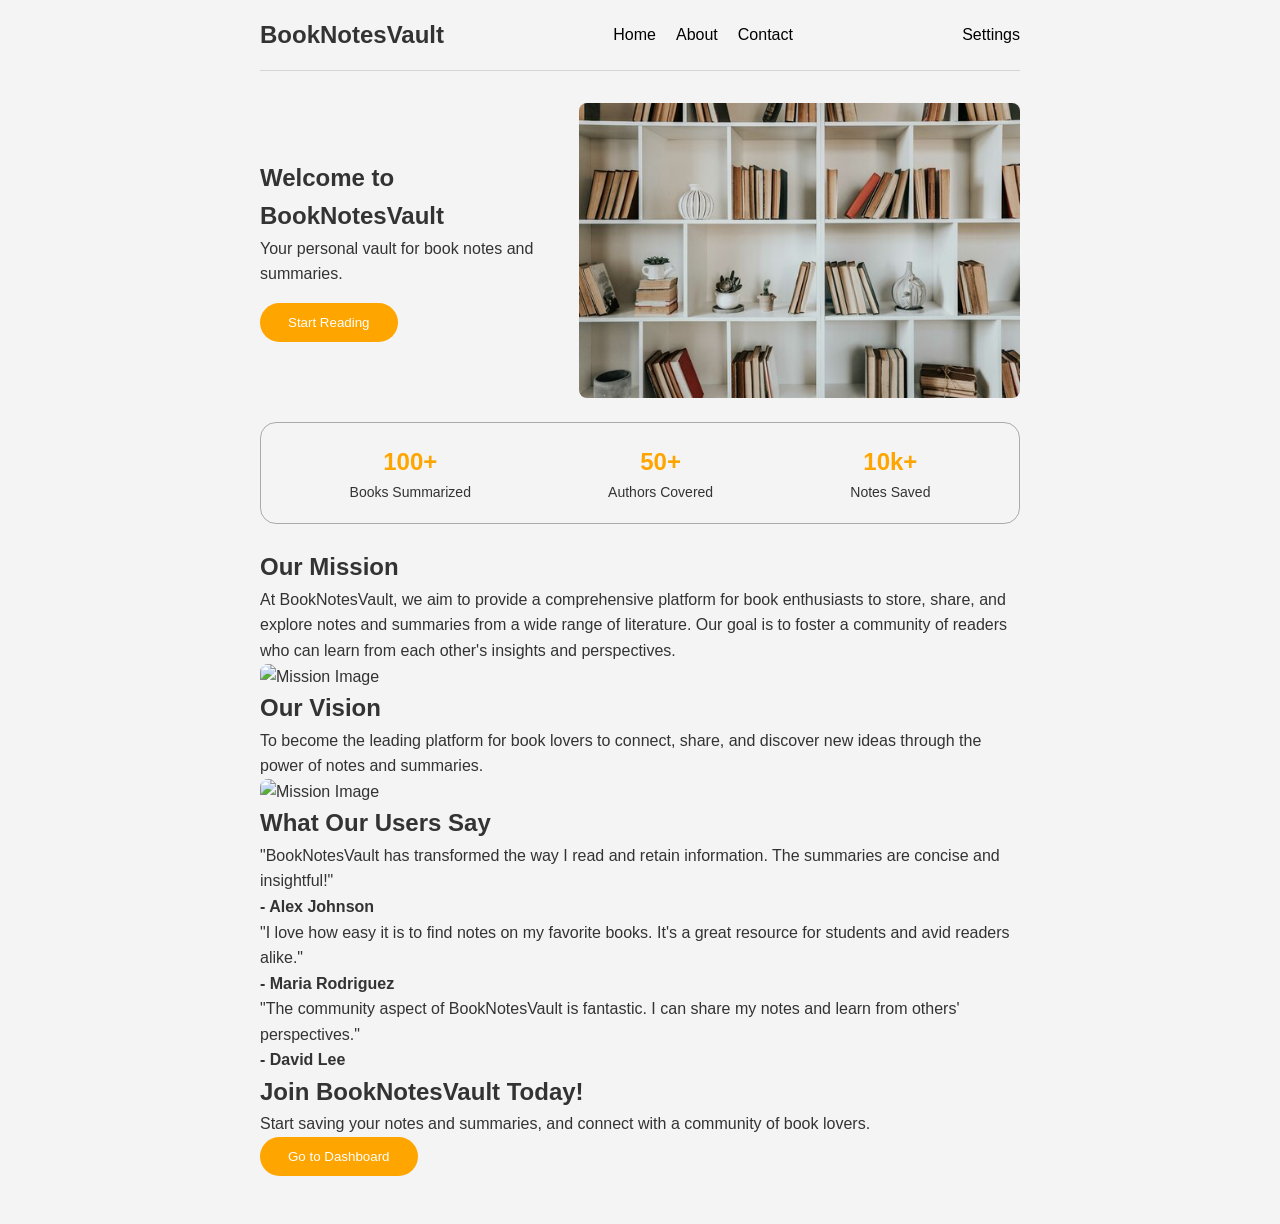
==== index.html @ 7590538e "add styles for hero and stats sections" ====
<!doctype html>
<html lang="en">
  <head>
    <meta charset="UTF-8" />
    <meta name="viewport" content="width=device-width, initial-scale=1.0" />
    <link rel="stylesheet" href="/styles/main.css" />
    <title>BookNotesVault</title>
  </head>
  <body>
    <nav class="navbar">
      <h2>BookNotesVault</h2>
      <ul class="nav-links">
        <li><a href="index.html">Home</a></li>
        <li><a href="about.html">About</a></li>
        <li><a href="contact.html">Contact</a></li>
      </ul>
      <a href="settings.html">Settings</a>
    </nav>
    <section>
      <div class="hero">
        <div class="hero-content">
          <h1>Welcome to BookNotesVault</h1>
          <p>Your personal vault for book notes and summaries.</p>
          <button>Start Reading</button>
        </div>
        <div class="hero-image">
          <img src="assets/hero.jpg" alt="Books and Notes" />
        </div>
      </div>
      <div class="stats">
        <div class="stat">
          <h3>100+</h3>
          <p>Books Summarized</p>
        </div>
        <div class="stat">
          <h3>50+</h3>
          <p>Authors Covered</p>
        </div>
        <div class="stat">
          <h3>10k+</h3>
          <p>Notes Saved</p>
        </div>
      </div>
      <div class="mission">
        <div class="mission-content">
          <h2>Our Mission</h2>
          <p>
            At BookNotesVault, we aim to provide a comprehensive platform for
            book enthusiasts to store, share, and explore notes and summaries
            from a wide range of literature. Our goal is to foster a community
            of readers who can learn from each other's insights and
            perspectives.
          </p>
        </div>
        <div class="mission-image">
          <img src="images/mission-image.jpg" alt="Mission Image" />
        </div>
      </div>
      <div class="vision">
        <div class="vision-content">
          <h2>Our Vision</h2>
          <p>
            To become the leading platform for book lovers to connect, share,
            and discover new ideas through the power of notes and summaries.
          </p>
        </div>
        <div class="vision-image">
          <img src="images/mission-image.jpg" alt="Mission Image" />
        </div>
      </div>
      <div class="testimonials">
        <h2>What Our Users Say</h2>
        <div class="testimonial">
          <p>
            "BookNotesVault has transformed the way I read and retain
            information. The summaries are concise and insightful!"
          </p>
          <h4>- Alex Johnson</h4>
        </div>
        <div class="testimonial">
          <p>
            "I love how easy it is to find notes on my favorite books. It's a
            great resource for students and avid readers alike."
          </p>
          <h4>- Maria Rodriguez</h4>
        </div>
        <div class="testimonial">
          <p>
            "The community aspect of BookNotesVault is fantastic. I can share my
            notes and learn from others' perspectives."
          </p>
          <h4>- David Lee</h4>
        </div>
      </div>
      <div class="cta">
        <h2>Join BookNotesVault Today!</h2>
        <p>
          Start saving your notes and summaries, and connect with
          a community of book lovers.
        </p>
        <button>Go to Dashboard</button>
    </section>
  </body>
</html>
---- styles/main.css ----
* {
  margin: 0;
  padding: 0;
  box-sizing: border-box;
}

body {
  font-family: Arial, sans-serif;
  background-color: #f4f4f4;
  color: #333;
  line-height: 1.6;
  max-width: 800px;
  margin: 0 auto;
  padding: 0 20px;
}

.navbar {
  display: flex;
  justify-content: space-between;
  align-items: center;
  padding: 16px 0;
  border-bottom: 1px solid rgb(213, 212, 212);
}

.nav-links {
  list-style: none;
  display: flex;
  gap: 20px;
}

.nav-links li a {
  text-decoration: none;
  color: black;
}

.navbar a {
  text-decoration: none;
  color: black;
}

.nav-links li a:hover {
  color: orange;
  transition: color 0.3s ease;
}

section {
  padding: 32px 0 48px;
}

.hero {
  display: flex;
  gap: 24px;
  margin-bottom: 24px;
  align-items: center;
}

.hero-content button {
  margin-top: 16px;
}

img {
  display: block;
  width: 100%;
  height: 100%;
  object-fit: cover;
  border-radius: 8px;
}

button {
  padding: 12px 28px;
  color: white;
  background-color: orange;
  border: none;
  border-radius: 24px;
  cursor: pointer;
}

.stats {
  display: flex;
  justify-content: space-around;
  padding: 20px;
  margin-bottom: 24px;
  text-align: center;
  border: 1px solid rgb(171, 170, 170);
  border-radius: 16px;
  font-size: 14px;
}

.stat h3 {
  margin-bottom: 0;
  font-size: 24px;
  color: orange;
}
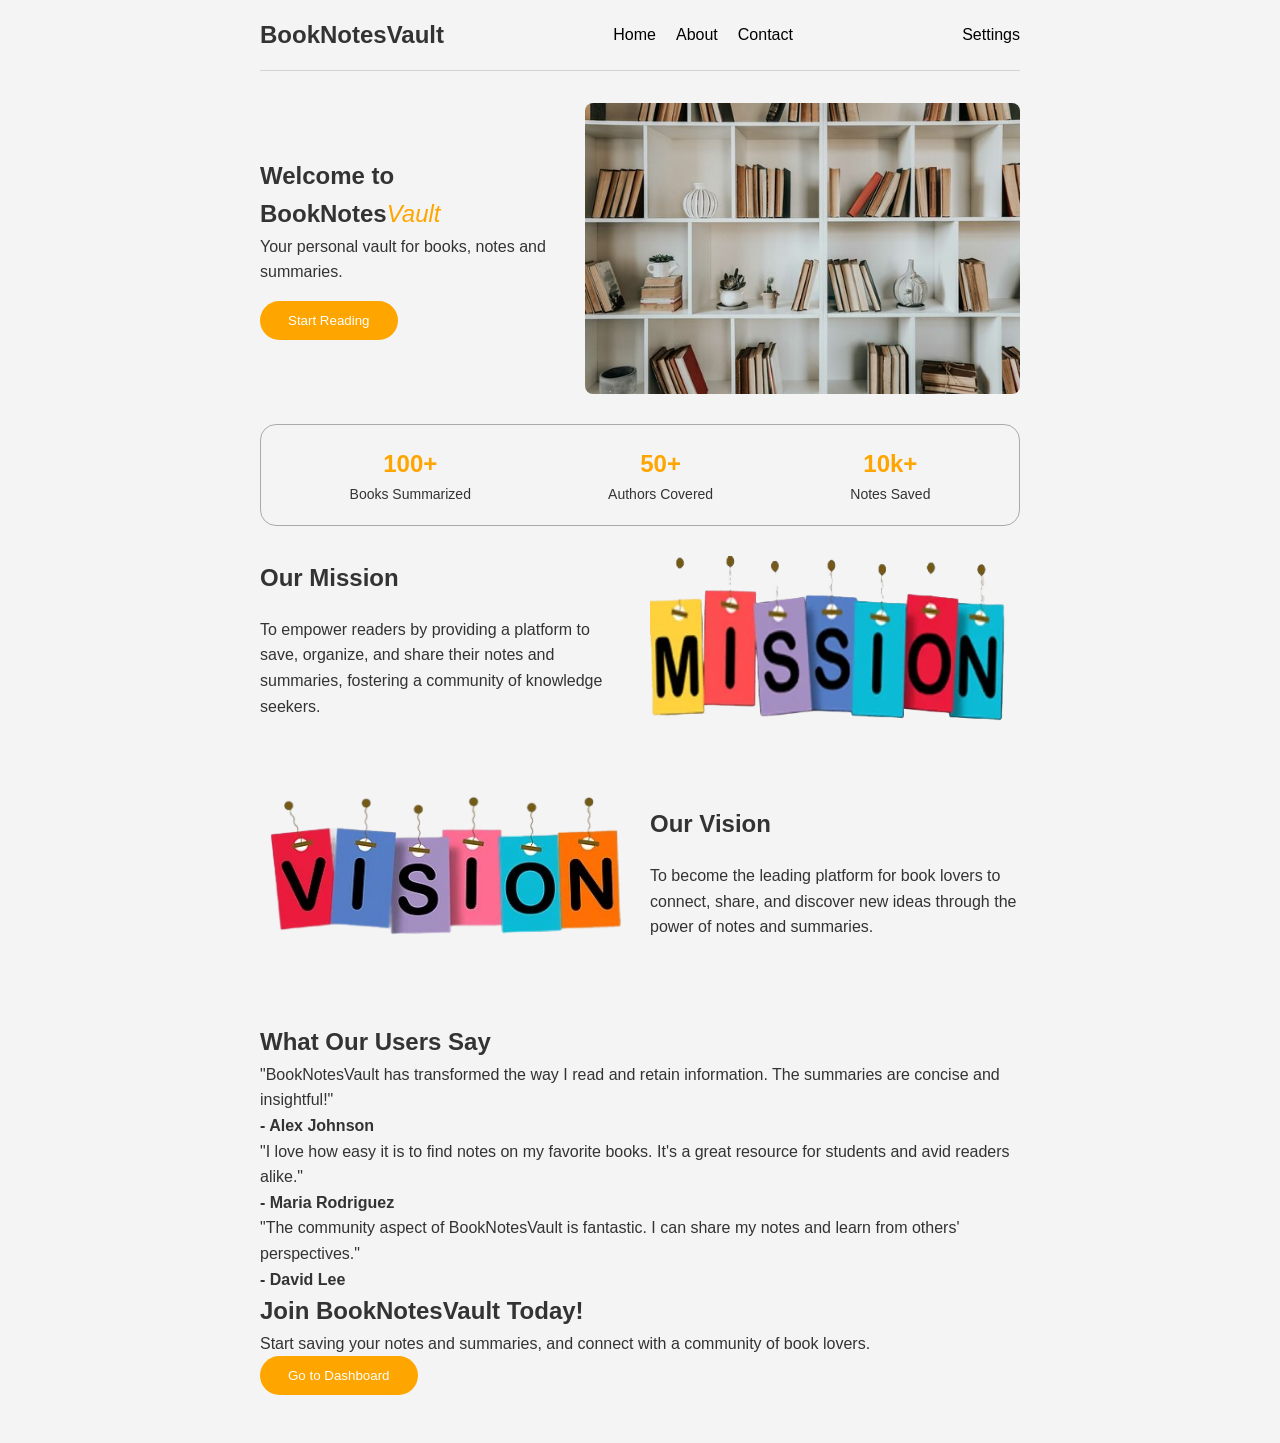
==== commit a9f4f553: "add styles for mission and vision sections" ====
--- a/index.html
+++ b/index.html
@@ -19,8 +19,8 @@
     <section>
       <div class="hero">
         <div class="hero-content">
-          <h1>Welcome to BookNotesVault</h1>
-          <p>Your personal vault for book notes and summaries.</p>
+          <h1>Welcome to BookNotes<span  style="color: orange; font-style: italic; font-weight: lighter;">Vault</span></h1>
+          <p>Your personal vault for books, notes and summaries.</p>
           <button>Start Reading</button>
         </div>
         <div class="hero-image">
@@ -45,15 +45,13 @@
         <div class="mission-content">
           <h2>Our Mission</h2>
           <p>
-            At BookNotesVault, we aim to provide a comprehensive platform for
-            book enthusiasts to store, share, and explore notes and summaries
-            from a wide range of literature. Our goal is to foster a community
-            of readers who can learn from each other's insights and
-            perspectives.
+            To empower readers by providing a platform to save, organize, and
+            share their notes and summaries, fostering a community of
+            knowledge seekers.
           </p>
         </div>
         <div class="mission-image">
-          <img src="images/mission-image.jpg" alt="Mission Image" />
+          <img src="assets/mission.png" alt="Mission Image" />
         </div>
       </div>
       <div class="vision">
@@ -65,7 +63,7 @@
           </p>
         </div>
         <div class="vision-image">
-          <img src="images/mission-image.jpg" alt="Mission Image" />
+          <img src="assets/vision.png" alt="Vision Image" />
         </div>
       </div>
       <div class="testimonials">
--- a/styles/main.css
+++ b/styles/main.css
@@ -50,7 +50,7 @@
 .hero {
   display: flex;
   gap: 24px;
-  margin-bottom: 24px;
+  margin-bottom: 30px;
   align-items: center;
 }
 
@@ -73,13 +73,14 @@
   border: none;
   border-radius: 24px;
   cursor: pointer;
+  font-weight: semi-bold;
 }
 
 .stats {
   display: flex;
   justify-content: space-around;
   padding: 20px;
-  margin-bottom: 24px;
+  margin-bottom: 30px;
   text-align: center;
   border: 1px solid rgb(171, 170, 170);
   border-radius: 16px;
@@ -90,4 +91,20 @@
   margin-bottom: 0;
   font-size: 24px;
   color: orange;
+}
+
+.mission, .vision {
+    display: grid;
+    grid-template-columns: 1fr 1fr;
+    gap: 20px;
+    margin-bottom: 30px;
+    align-items: center;
+}
+
+.mission p, .vision p{
+    padding: 20px 0;
+}
+
+.vision-image {
+    order: -1;
 }
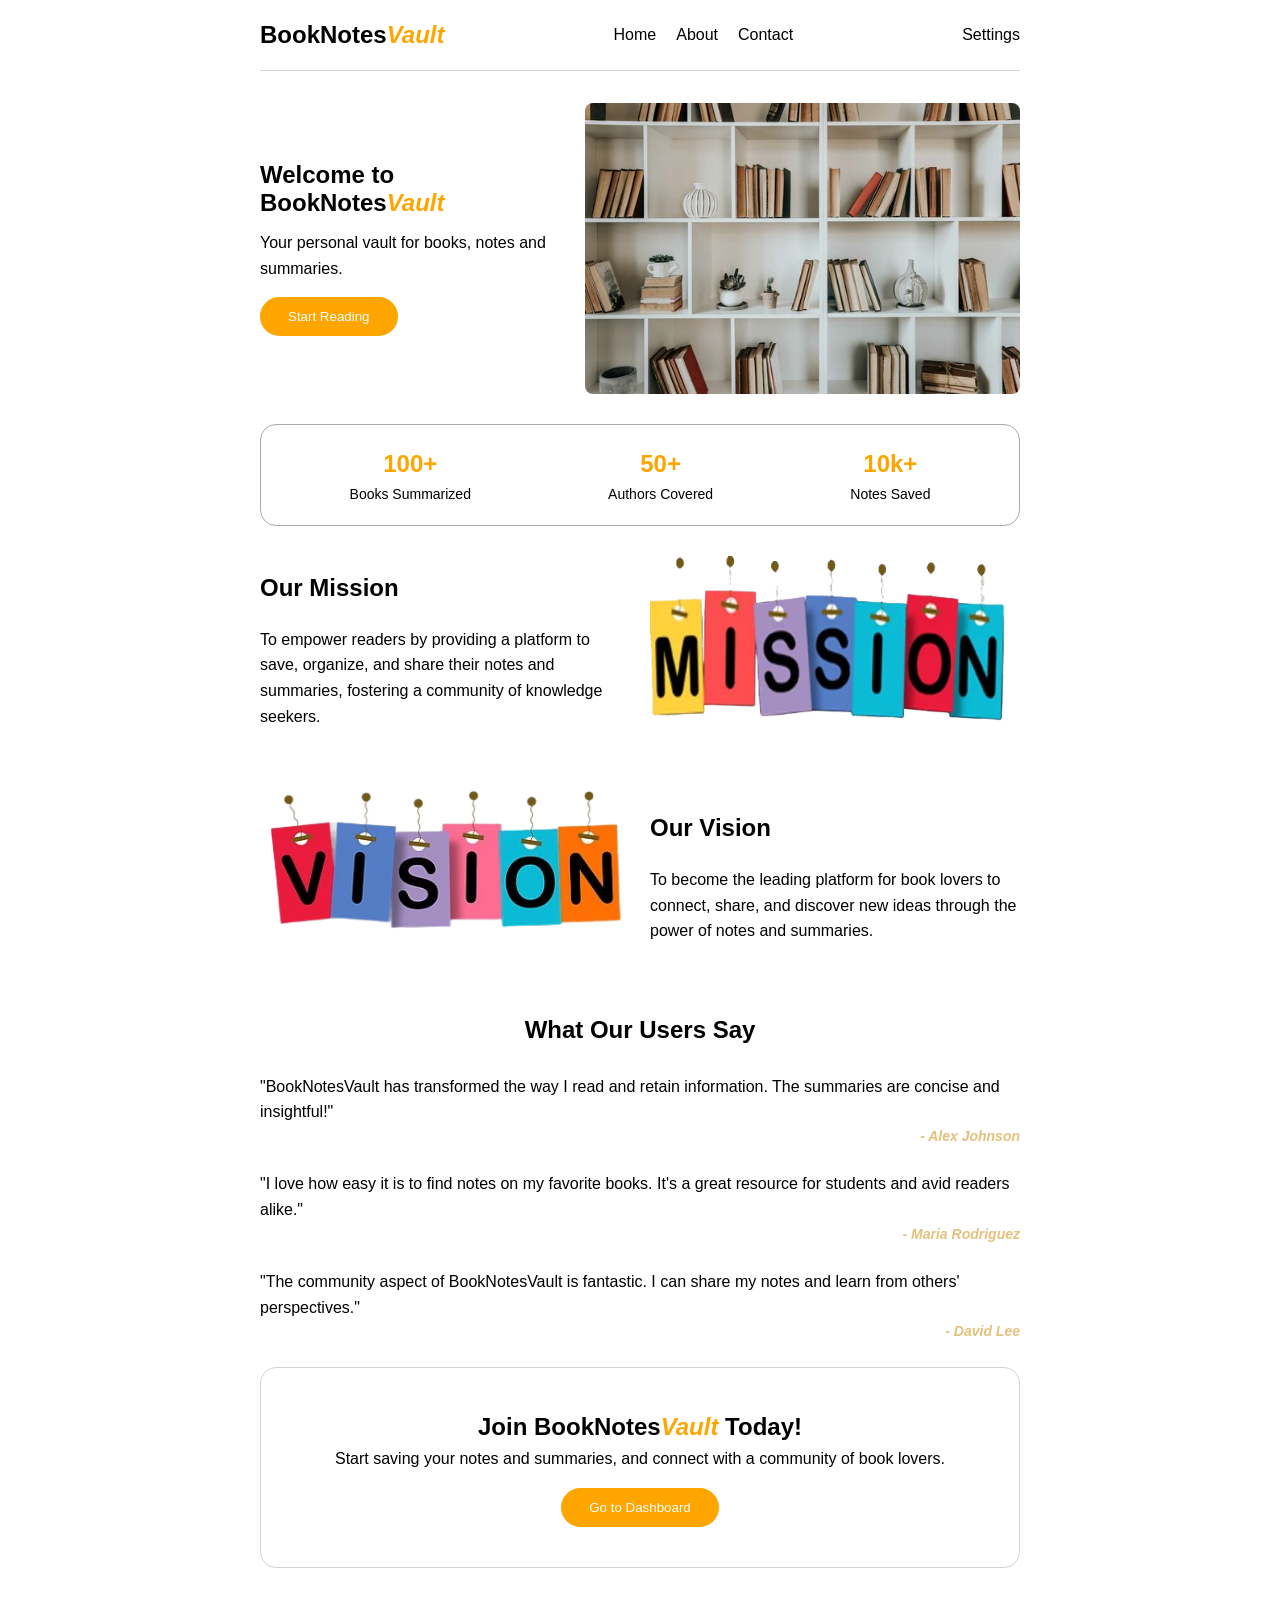
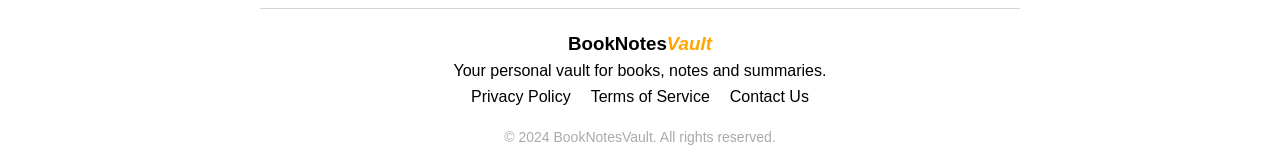
==== commit 9396056b: "add styles for footer and update logo style" ====
--- a/index.html
+++ b/index.html
@@ -8,7 +8,9 @@
   </head>
   <body>
     <nav class="navbar">
-      <h2>BookNotesVault</h2>
+      <h2>
+        BookNotes<span style="color: orange; font-style: italic">Vault</span>
+      </h2>
       <ul class="nav-links">
         <li><a href="index.html">Home</a></li>
         <li><a href="about.html">About</a></li>
@@ -19,7 +21,11 @@
     <section>
       <div class="hero">
         <div class="hero-content">
-          <h1>Welcome to BookNotes<span  style="color: orange; font-style: italic; font-weight: lighter;">Vault</span></h1>
+          <h1>
+            Welcome to BookNotes<span style="color: orange; font-style: italic"
+              >Vault</span
+            >
+          </h1>
           <p>Your personal vault for books, notes and summaries.</p>
           <button>Start Reading</button>
         </div>
@@ -46,8 +52,8 @@
           <h2>Our Mission</h2>
           <p>
             To empower readers by providing a platform to save, organize, and
-            share their notes and summaries, fostering a community of
-            knowledge seekers.
+            share their notes and summaries, fostering a community of knowledge
+            seekers.
           </p>
         </div>
         <div class="mission-image">
@@ -91,12 +97,38 @@
         </div>
       </div>
       <div class="cta">
-        <h2>Join BookNotesVault Today!</h2>
+        <h2>
+          Join BookNotes<span style="color: orange; font-style: italic"
+            >Vault</span
+          >
+          Today!
+        </h2>
         <p>
-          Start saving your notes and summaries, and connect with
-          a community of book lovers.
+          Start saving your notes and summaries, and connect with a community of
+          book lovers.
         </p>
         <button>Go to Dashboard</button>
+      </div>
+      <footer class="footer">
+        <div class="footer-info">
+          <div class="footer-logo">
+            <h3>
+              BookNotes<span style="color: orange; font-style: italic"
+                >Vault</span
+              >
+            </h3>
+            <p>Your personal vault for books, notes and summaries.</p>
+          </div>
+        </div>
+        <ul class="footer-links">
+          <li><a href="privacy.html">Privacy Policy</a></li>
+          <li><a href="terms.html">Terms of Service</a></li>
+          <li><a href="contact.html">Contact Us</a></li>
+        </ul>
+        <p class="footer-copyright">
+          &copy; 2024 BookNotesVault. All rights reserved.
+        </p>
+      </footer>
     </section>
   </body>
 </html>
--- a/styles/main.css
+++ b/styles/main.css
@@ -6,8 +6,8 @@
 
 body {
   font-family: Arial, sans-serif;
-  background-color: #f4f4f4;
-  color: #333;
+  background-color: white;
+  color: black;
   line-height: 1.6;
   max-width: 800px;
   margin: 0 auto;
@@ -19,6 +19,7 @@
   justify-content: space-between;
   align-items: center;
   padding: 16px 0;
+  margin-bottom: 32px;
   border-bottom: 1px solid rgb(213, 212, 212);
 }
 
@@ -43,15 +44,16 @@
   transition: color 0.3s ease;
 }
 
-section {
-  padding: 32px 0 48px;
-}
-
 .hero {
   display: flex;
   gap: 24px;
   margin-bottom: 30px;
   align-items: center;
+}
+
+.hero-content h1 {
+  line-height: 1.2;
+  margin-bottom: 12px;
 }
 
 .hero-content button {
@@ -93,18 +95,86 @@
   color: orange;
 }
 
-.mission, .vision {
-    display: grid;
-    grid-template-columns: 1fr 1fr;
-    gap: 20px;
-    margin-bottom: 30px;
-    align-items: center;
+.mission,
+.vision {
+  display: grid;
+  grid-template-columns: 1fr 1fr;
+  gap: 20px;
+  margin-bottom: 24px;
+  align-items: center;
 }
 
-.mission p, .vision p{
-    padding: 20px 0;
+.mission p,
+.vision p {
+  padding-top: 20px;
 }
 
 .vision-image {
-    order: -1;
+  order: -1;
+}
+
+.testimonials {
+  display: flex;
+  flex-wrap: wrap;
+  gap: 24px;
+  margin-bottom: 24px;
+}
+
+.testimonials h2 {
+  width: 100%;
+  text-align: center;
+  margin-bottom: 0;
+}
+
+.testimonial h4 {
+    text-align: end;
+    color: rgba(218, 164, 66, 0.689);
+    font-style: italic;
+    font-size: 14px;
+    font-weight: semi-bold;
+}
+
+.cta {
+  padding: 40px 24px;
+  text-align: center;
+  border: 1px solid rgb(213, 212, 212);
+  border-radius: 16px;
+}
+
+.cta button {
+  margin-top: 16px;
+}
+
+.footer {
+  margin-top: 40px;
+  padding: 20px 0;
+  text-align: center;
+  border-top: 1px solid rgb(213, 212, 212);
+}
+
+.footer-info {
+   align-content: center;
+}
+
+.footer-links {
+  list-style: none;
+  display: flex;
+  justify-content: center;
+  gap: 20px;
+}
+
+.footer-links li a {
+  text-decoration: none;
+  color: black;
+}
+
+.footer-links li a:hover {
+  color: orange;
+  transition: color 0.3s ease;
+}
+
+.footer-copyright {
+  margin-top: 16px;
+  font-size: 14px;
+  color: rgb(171, 170, 170);
 }
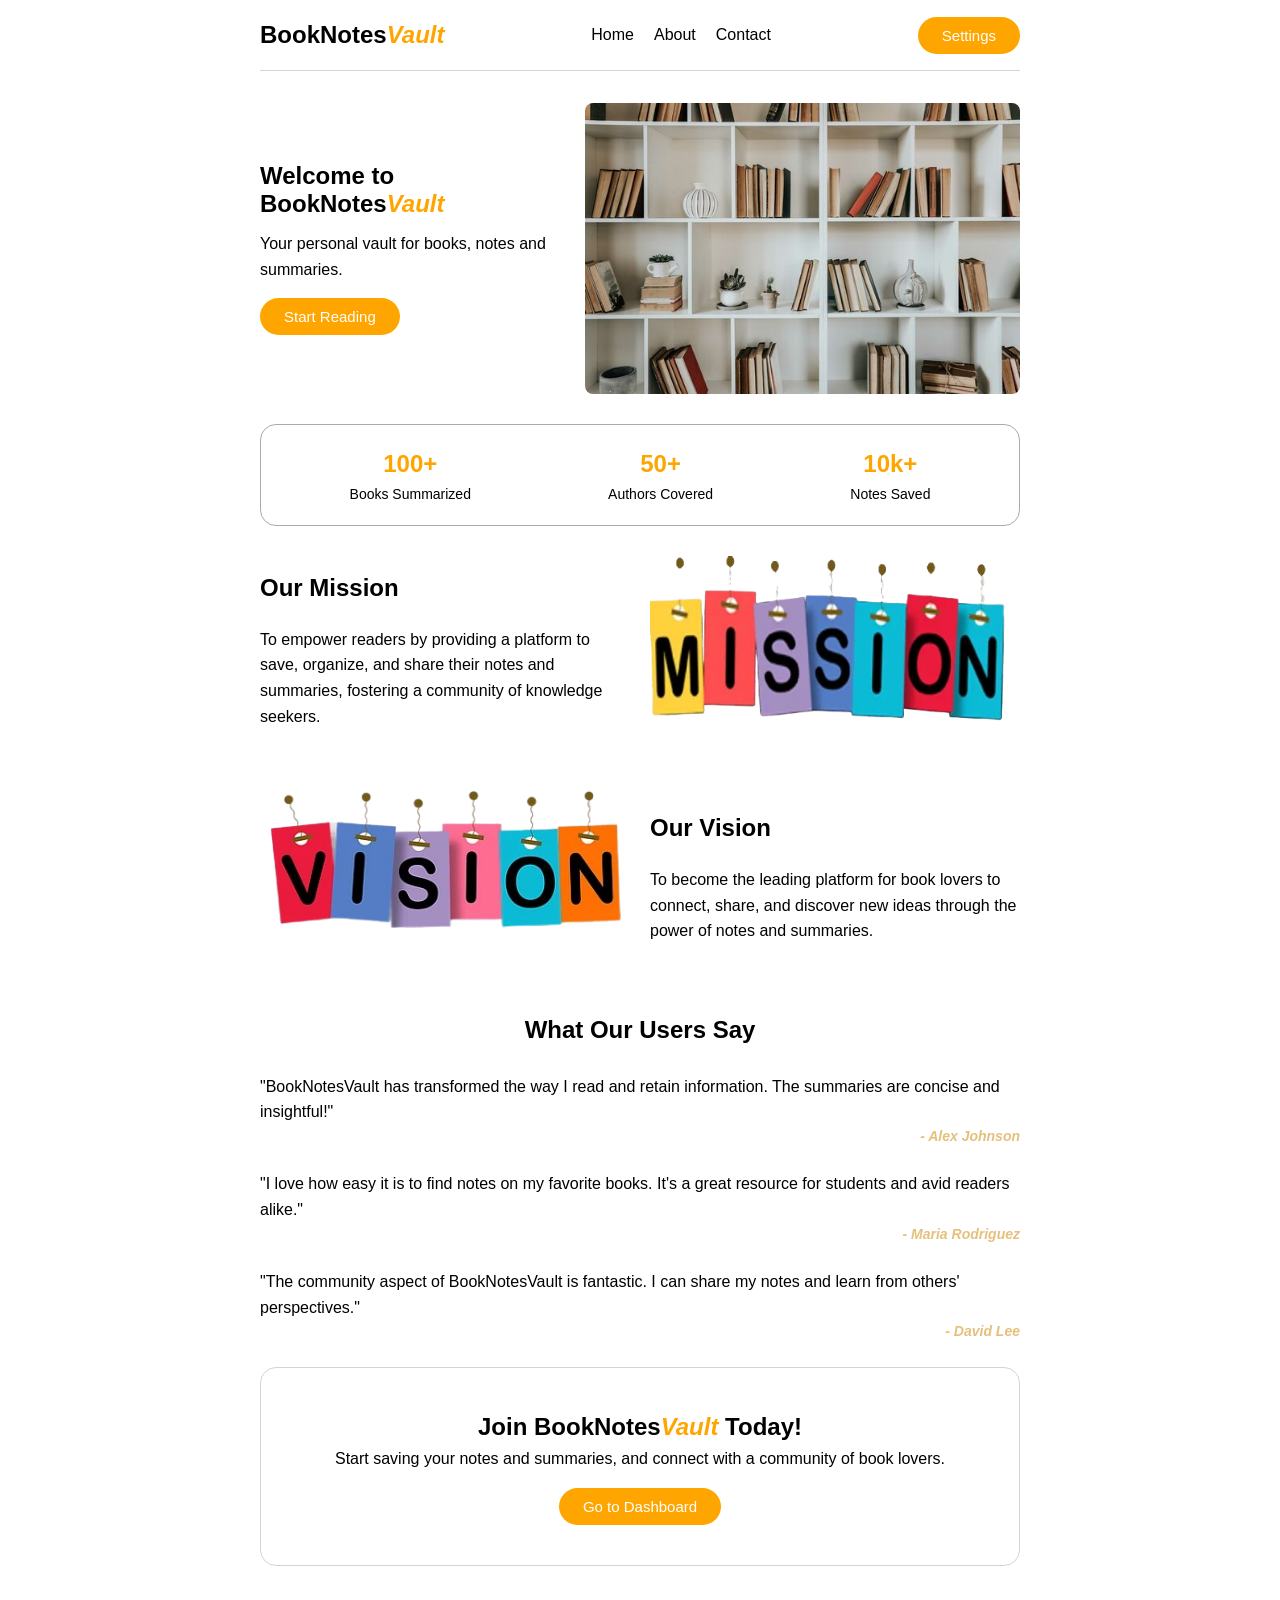
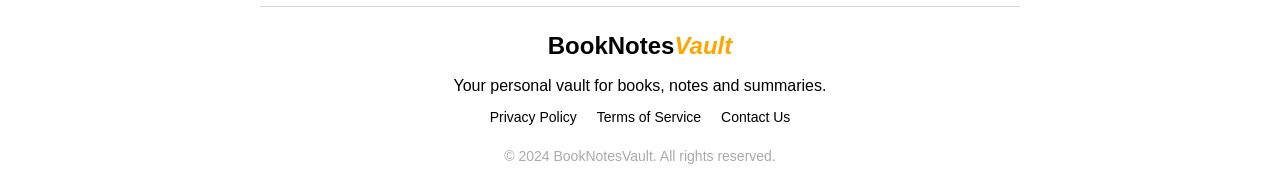
==== commit 684186a9: "update button and footer styles" ====
--- a/index.html
+++ b/index.html
@@ -16,7 +16,7 @@
         <li><a href="about.html">About</a></li>
         <li><a href="contact.html">Contact</a></li>
       </ul>
-      <a href="settings.html">Settings</a>
+      <button>Settings</button>
     </nav>
     <section>
       <div class="hero">
@@ -112,11 +112,11 @@
       <footer class="footer">
         <div class="footer-info">
           <div class="footer-logo">
-            <h3>
+            <h2>
               BookNotes<span style="color: orange; font-style: italic"
                 >Vault</span
               >
-            </h3>
+            </h2>
             <p>Your personal vault for books, notes and summaries.</p>
           </div>
         </div>
--- a/styles/main.css
+++ b/styles/main.css
@@ -69,13 +69,13 @@
 }
 
 button {
-  padding: 12px 28px;
+  padding: 10px 24px;
   color: white;
   background-color: orange;
   border: none;
   border-radius: 24px;
   cursor: pointer;
-  font-weight: semi-bold;
+  font-size: 15px;
 }
 
 .stats {
@@ -156,11 +156,16 @@
    align-content: center;
 }
 
+.footer-logo h2, .footer-logo p {
+  margin-bottom: 8px;
+}
+
 .footer-links {
   list-style: none;
   display: flex;
   justify-content: center;
   gap: 20px;
+  font-size: 14px;
 }
 
 .footer-links li a {
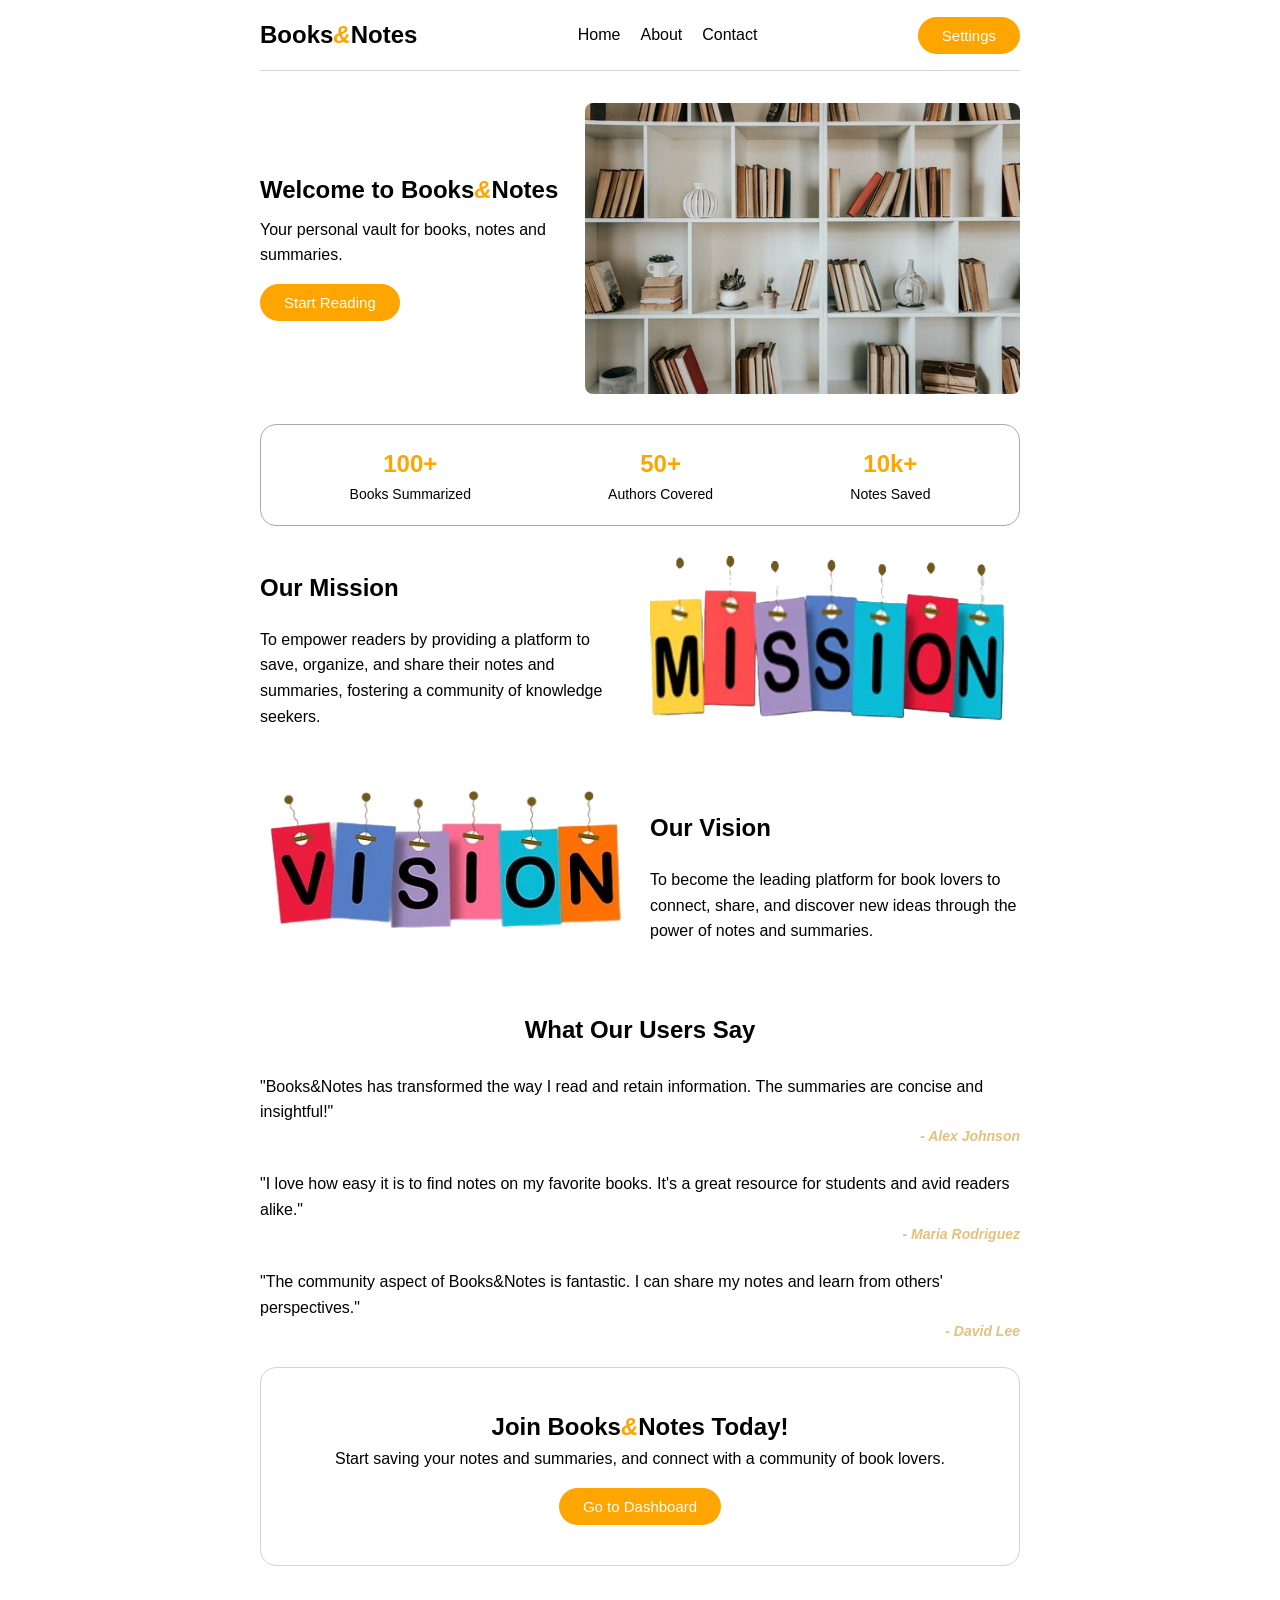
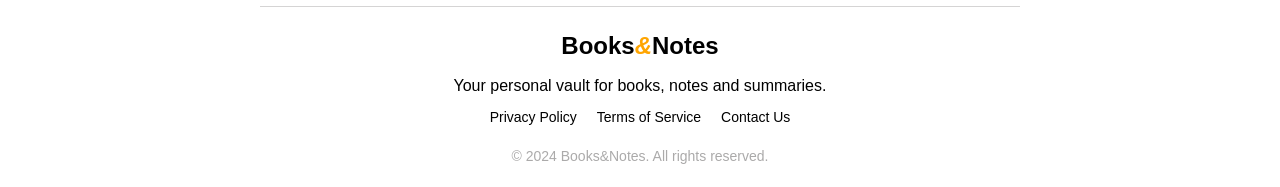
==== commit c9d19c04: "update logo design" ====
--- a/index.html
+++ b/index.html
@@ -4,12 +4,12 @@
     <meta charset="UTF-8" />
     <meta name="viewport" content="width=device-width, initial-scale=1.0" />
     <link rel="stylesheet" href="/styles/main.css" />
-    <title>BookNotesVault</title>
+    <title>Books&Notes</title>
   </head>
   <body>
     <nav class="navbar">
       <h2>
-        BookNotes<span style="color: orange; font-style: italic">Vault</span>
+        Books<span style="color: orange; font-style: italic">&</span>Notes
       </h2>
       <ul class="nav-links">
         <li><a href="index.html">Home</a></li>
@@ -22,9 +22,9 @@
       <div class="hero">
         <div class="hero-content">
           <h1>
-            Welcome to BookNotes<span style="color: orange; font-style: italic"
-              >Vault</span
-            >
+            Welcome to Books<span style="color: orange; font-style: italic"
+              >&</span
+            >Notes
           </h1>
           <p>Your personal vault for books, notes and summaries.</p>
           <button>Start Reading</button>
@@ -76,7 +76,7 @@
         <h2>What Our Users Say</h2>
         <div class="testimonial">
           <p>
-            "BookNotesVault has transformed the way I read and retain
+            "Books&Notes has transformed the way I read and retain
             information. The summaries are concise and insightful!"
           </p>
           <h4>- Alex Johnson</h4>
@@ -90,7 +90,7 @@
         </div>
         <div class="testimonial">
           <p>
-            "The community aspect of BookNotesVault is fantastic. I can share my
+            "The community aspect of Books&Notes is fantastic. I can share my
             notes and learn from others' perspectives."
           </p>
           <h4>- David Lee</h4>
@@ -98,9 +98,9 @@
       </div>
       <div class="cta">
         <h2>
-          Join BookNotes<span style="color: orange; font-style: italic"
-            >Vault</span
-          >
+          Join Books<span style="color: orange; font-style: italic"
+            >&</span
+          >Notes
           Today!
         </h2>
         <p>
@@ -113,9 +113,9 @@
         <div class="footer-info">
           <div class="footer-logo">
             <h2>
-              BookNotes<span style="color: orange; font-style: italic"
-                >Vault</span
-              >
+              Books<span style="color: orange; font-style: italic"
+                >&</span
+              >Notes
             </h2>
             <p>Your personal vault for books, notes and summaries.</p>
           </div>
@@ -126,7 +126,7 @@
           <li><a href="contact.html">Contact Us</a></li>
         </ul>
         <p class="footer-copyright">
-          &copy; 2024 BookNotesVault. All rights reserved.
+          &copy; 2024 Books&Notes. All rights reserved.
         </p>
       </footer>
     </section>
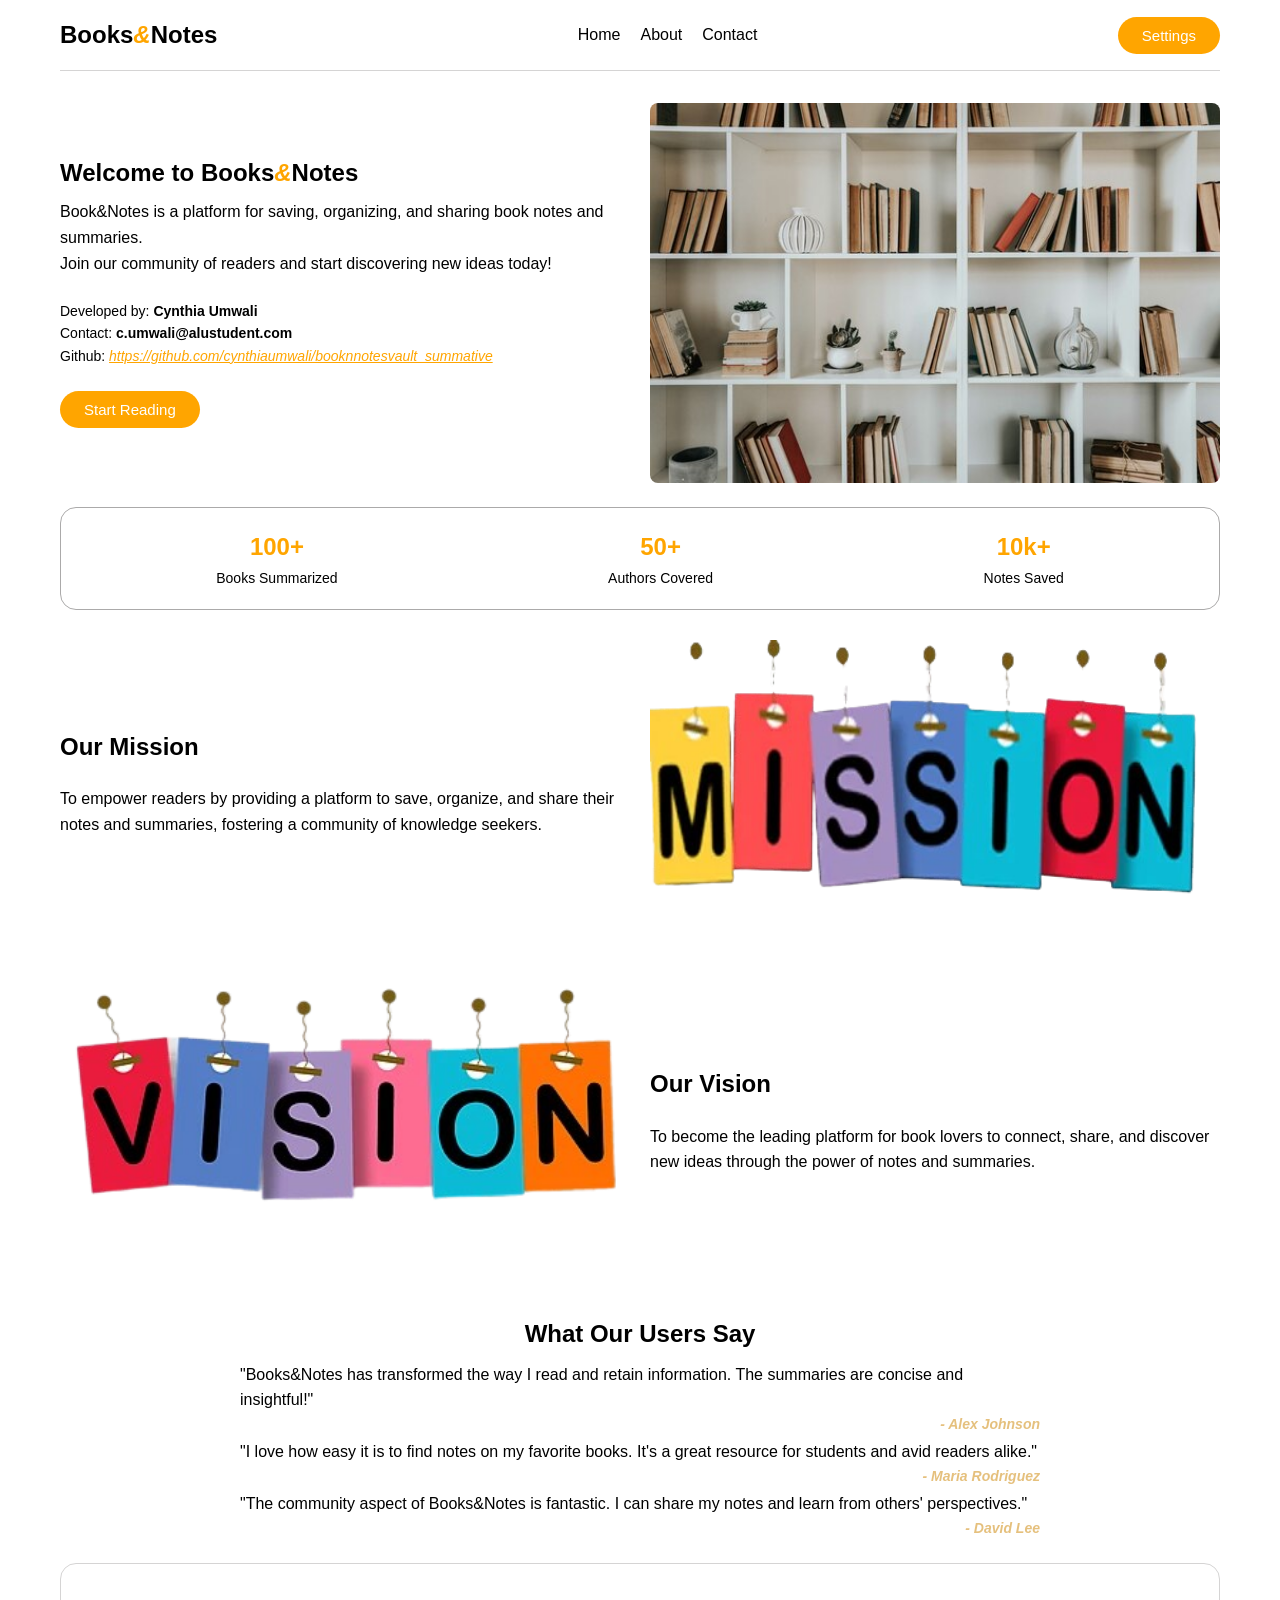
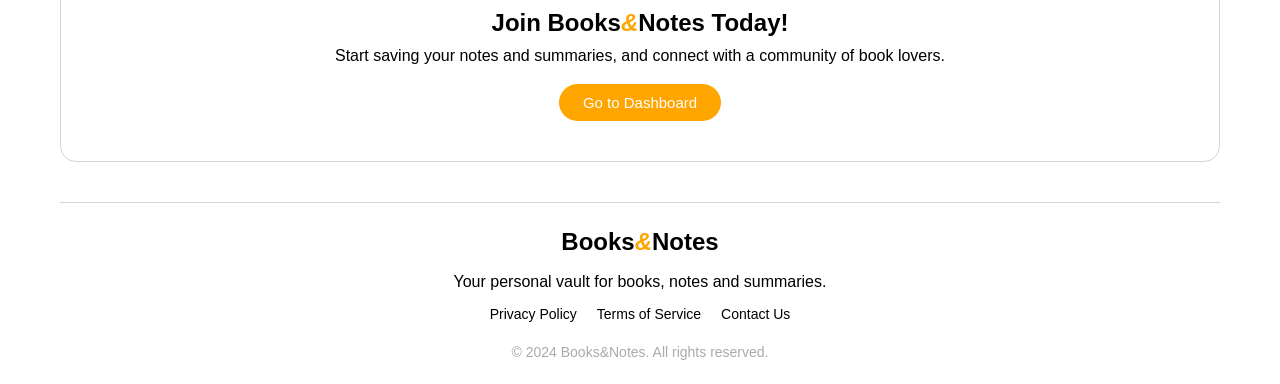
==== commit 00a0946e: "improve hero styles and add table styles" ====
--- a/index.html
+++ b/index.html
@@ -26,7 +26,25 @@
               >&</span
             >Notes
           </h1>
-          <p>Your personal vault for books, notes and summaries.</p>
+          <p>
+            Book&Notes is a platform for saving, organizing, and sharing book
+            notes and summaries.
+          </p>
+          <p>
+            Join our community of readers and start discovering new ideas today!
+          </p>
+          <div class="contact">
+            <p>Developed by: <strong>Cynthia Umwali</strong></p>
+            <p>Contact: <strong>c.umwali@alustudent.com</strong></p>
+            <p>
+              Github:
+              <a
+                href="https://github.com/cynthiaumwali/booknnotesvault_summative"
+                style="color: orange; font-style: italic"
+                >https://github.com/cynthiaumwali/booknnotesvault_summative</a
+              >
+            </p>
+          </div>
           <button>Start Reading</button>
         </div>
         <div class="hero-image">
@@ -76,8 +94,8 @@
         <h2>What Our Users Say</h2>
         <div class="testimonial">
           <p>
-            "Books&Notes has transformed the way I read and retain
-            information. The summaries are concise and insightful!"
+            "Books&Notes has transformed the way I read and retain information.
+            The summaries are concise and insightful!"
           </p>
           <h4>- Alex Johnson</h4>
         </div>
@@ -98,10 +116,8 @@
       </div>
       <div class="cta">
         <h2>
-          Join Books<span style="color: orange; font-style: italic"
-            >&</span
-          >Notes
-          Today!
+          Join Books<span style="color: orange; font-style: italic">&</span
+          >Notes Today!
         </h2>
         <p>
           Start saving your notes and summaries, and connect with a community of
@@ -113,9 +129,7 @@
         <div class="footer-info">
           <div class="footer-logo">
             <h2>
-              Books<span style="color: orange; font-style: italic"
-                >&</span
-              >Notes
+              Books<span style="color: orange; font-style: italic">&</span>Notes
             </h2>
             <p>Your personal vault for books, notes and summaries.</p>
           </div>
--- a/styles/main.css
+++ b/styles/main.css
@@ -9,7 +9,7 @@
   background-color: white;
   color: black;
   line-height: 1.6;
-  max-width: 800px;
+  max-width: 1200px;
   margin: 0 auto;
   padding: 0 20px;
 }
@@ -44,10 +44,13 @@
   transition: color 0.3s ease;
 }
 
-.hero {
-  display: flex;
-  gap: 24px;
-  margin-bottom: 30px;
+.hero,
+.mission,
+.vision {
+  display: grid;
+  grid-template-columns: 1fr 1fr;
+  gap: 20px;
+  margin-bottom: 24px;
   align-items: center;
 }
 
@@ -78,6 +81,13 @@
   font-size: 15px;
 }
 
+.contact {
+  margin-top: 24px;
+  margin-bottom: 8px;
+  font-size: 14px;
+  gap: 8px;
+}
+
 .stats {
   display: flex;
   justify-content: space-around;
@@ -95,15 +105,6 @@
   color: orange;
 }
 
-.mission,
-.vision {
-  display: grid;
-  grid-template-columns: 1fr 1fr;
-  gap: 20px;
-  margin-bottom: 24px;
-  align-items: center;
-}
-
 .mission p,
 .vision p {
   padding-top: 20px;
@@ -114,24 +115,24 @@
 }
 
 .testimonials {
-  display: flex;
-  flex-wrap: wrap;
-  gap: 24px;
   margin-bottom: 24px;
+  max-width: 800px;
+  margin-left: auto;
+  margin-right: auto;
 }
 
 .testimonials h2 {
-  width: 100%;
-  text-align: center;
-  margin-bottom: 0;
+  margin-bottom: 8px;
+  text-align: center;
 }
 
 .testimonial h4 {
-    text-align: end;
-    color: rgba(218, 164, 66, 0.689);
-    font-style: italic;
-    font-size: 14px;
-    font-weight: semi-bold;
+  text-align: end;
+  color: rgba(218, 164, 66, 0.689);
+  font-style: italic;
+  font-size: 14px;
+  margin-bottom: 4px;
+  font-weight: semi-bold;
 }
 
 .cta {
@@ -153,10 +154,11 @@
 }
 
 .footer-info {
-   align-content: center;
-}
-
-.footer-logo h2, .footer-logo p {
+  align-content: center;
+}
+
+.footer-logo h2,
+.footer-logo p {
   margin-bottom: 8px;
 }
 
@@ -182,4 +184,70 @@
   margin-top: 16px;
   font-size: 14px;
   color: rgb(171, 170, 170);
-}+}
+
+/* styles for dashboard */
+
+.heading {
+  display: flex;
+  justify-content: space-between;
+  gap: 16px;
+  align-items: center;
+  margin-bottom: 32px;
+}
+
+.number-cards {
+  display: flex;
+  justify-content: space-between;
+  gap: 16px;
+  margin-bottom: 32px;
+}
+
+.card {
+  flex: 1;
+  padding: 16px;
+  border: 1px solid rgb(213, 212, 212);
+  border-radius: 8px;
+  text-align: center;
+}
+
+.search-elements {
+  display: flex;
+  justify-content: space-between;
+  gap: 16px;
+  align-items: center;
+  margin-bottom: 32px;
+}
+
+.input-container {
+  border: 1px solid rgb(213, 212, 212);
+  border-radius: 24px;
+  padding: 4px 6px;
+  overflow: hidden;
+}
+
+.input-container input {
+  border: none;
+  padding: 12px;
+  margin-right: 6px;
+}
+
+.records-container {
+  margin-bottom: 32px;
+}
+
+table {
+  width: 100%;
+  border-collapse: collapse;
+  table-layout: fixed;
+  border: 1px solid rgb(213, 212, 212);
+  border-radius: 8px;
+}
+
+th,
+td {
+  border-bottom: 1px solid rgb(213, 212, 212);
+  padding: 14px;
+  text-align: center;
+  word-wrap: break-word;
+}
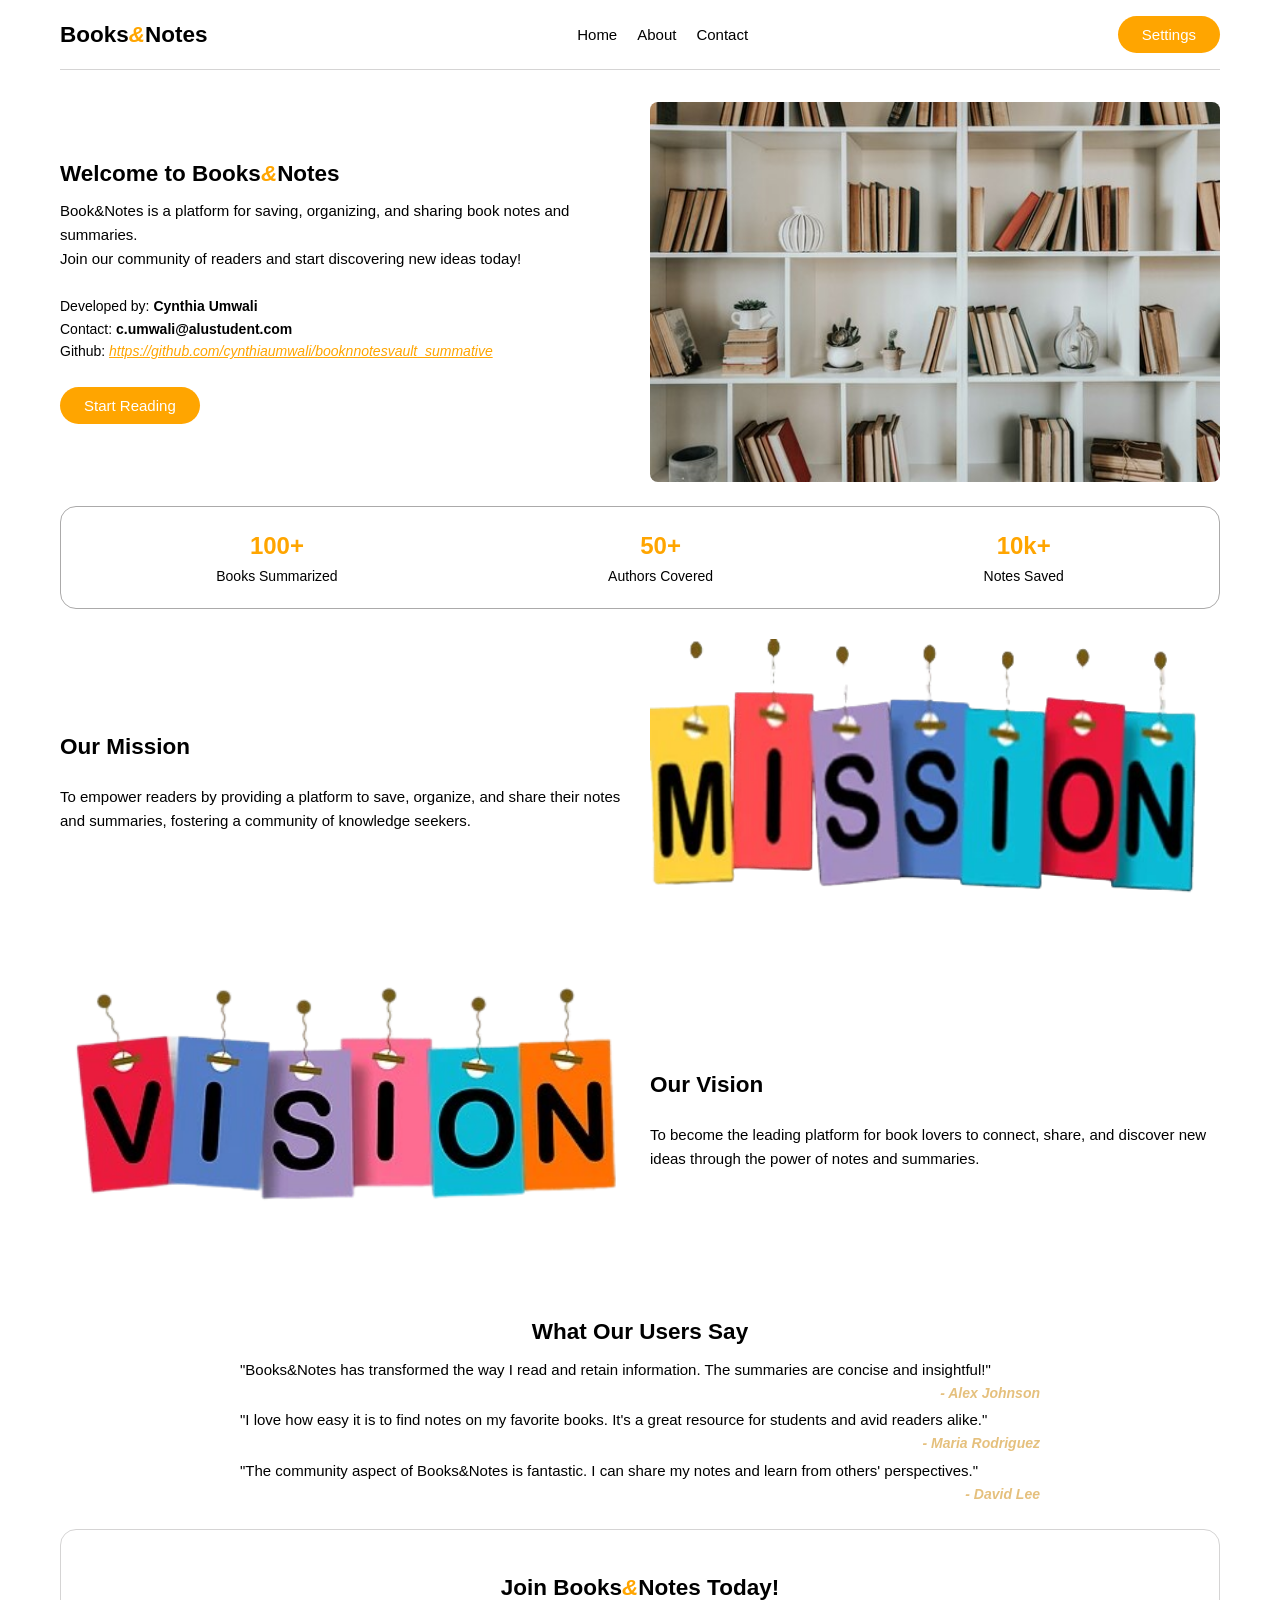
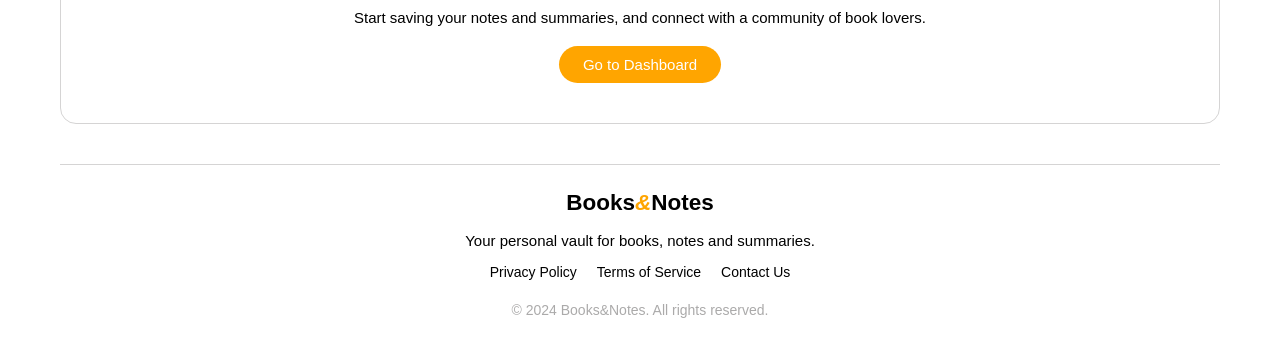
==== commit 0dd69309: "update css path in index.html" ====
--- a/index.html
+++ b/index.html
@@ -3,7 +3,7 @@
   <head>
     <meta charset="UTF-8" />
     <meta name="viewport" content="width=device-width, initial-scale=1.0" />
-    <link rel="stylesheet" href="/styles/main.css" />
+    <link rel="stylesheet" href="styles/main.css" />
     <title>Books&Notes</title>
   </head>
   <body>
--- a/styles/main.css
+++ b/styles/main.css
@@ -12,6 +12,7 @@
   max-width: 1200px;
   margin: 0 auto;
   padding: 0 20px;
+  font-size: 15px;
 }
 
 .navbar {
@@ -224,12 +225,14 @@
   border-radius: 24px;
   padding: 4px 6px;
   overflow: hidden;
+  display: flex;
 }
 
 .input-container input {
   border: none;
   padding: 12px;
   margin-right: 6px;
+  width: 100%;
 }
 
 .records-container {
@@ -239,7 +242,6 @@
 table {
   width: 100%;
   border-collapse: collapse;
-  table-layout: fixed;
   border: 1px solid rgb(213, 212, 212);
   border-radius: 8px;
 }
@@ -247,7 +249,101 @@
 th,
 td {
   border-bottom: 1px solid rgb(213, 212, 212);
+  border-right: 1px solid rgb(213, 212, 212);
+  border-left: 1px solid rgb(213, 212, 212);
   padding: 14px;
-  text-align: center;
   word-wrap: break-word;
 }
+
+th:nth-last-child, td:nth-last-child {
+  border-right: none;
+}
+
+dialog {
+    border: 1px solid rgb(213, 212, 212);
+    border-radius: 8px;
+    padding: 20px;
+    margin: auto;
+}
+
+dialog h2 {
+    margin-bottom: 20px;
+    text-align: center;
+}
+
+dialog input, dialog select, dialog textarea {
+    width: 100%;
+    padding: 8px;
+    margin-bottom: 12px;
+    border: 1px solid rgb(213, 212, 212);
+    border-radius: 8px;
+}
+
+dialog .form-buttons {
+    display: flex;
+    justify-content: space-between;
+    gap: 10px;
+    margin-top: 16px;
+}
+
+dialog .form-buttons .danger {
+    background-color: white;
+    color: black;
+    border: 1px solid rgb(213, 212, 212);
+    border-radius: 16px;
+}
+
+.import-export {
+    display: flex;
+    justify-content: flex-end;
+    gap: 10px;
+    margin-bottom: 16px;
+}
+
+.import-export button {
+    background-color: white;
+    color: black;
+    border: 1px solid rgb(213, 212, 212);
+    border-radius: 16px;
+}
+
+.sort-button, .editButton, .deleteButton {
+  display: inline-flex;
+  align-items: center;
+  justify-content: center;
+  width: 24px;
+  height: 24px;
+  padding: 0;
+  margin-left: 4px;
+  background: white;
+  border: 1px solid orange;
+  border-radius: 50%;
+  color: orange;
+  font-size: 14px;
+  line-height: 1;
+  cursor: pointer;
+  vertical-align: middle;
+}
+
+.action-buttons {
+  display: flex;
+  justify-content: space-between;
+}
+
+.editButton, .deleteButton {
+  font-size: 15px;
+  width: 32px;
+  height: 32px;
+  background: orange;
+  color: white;
+}
+
+.sort-button:hover {
+  background: orange;
+  color: white;
+}
+
+mark {
+  background-color: rgb(247, 247, 109);
+  color: darkgoldenrod;
+}
